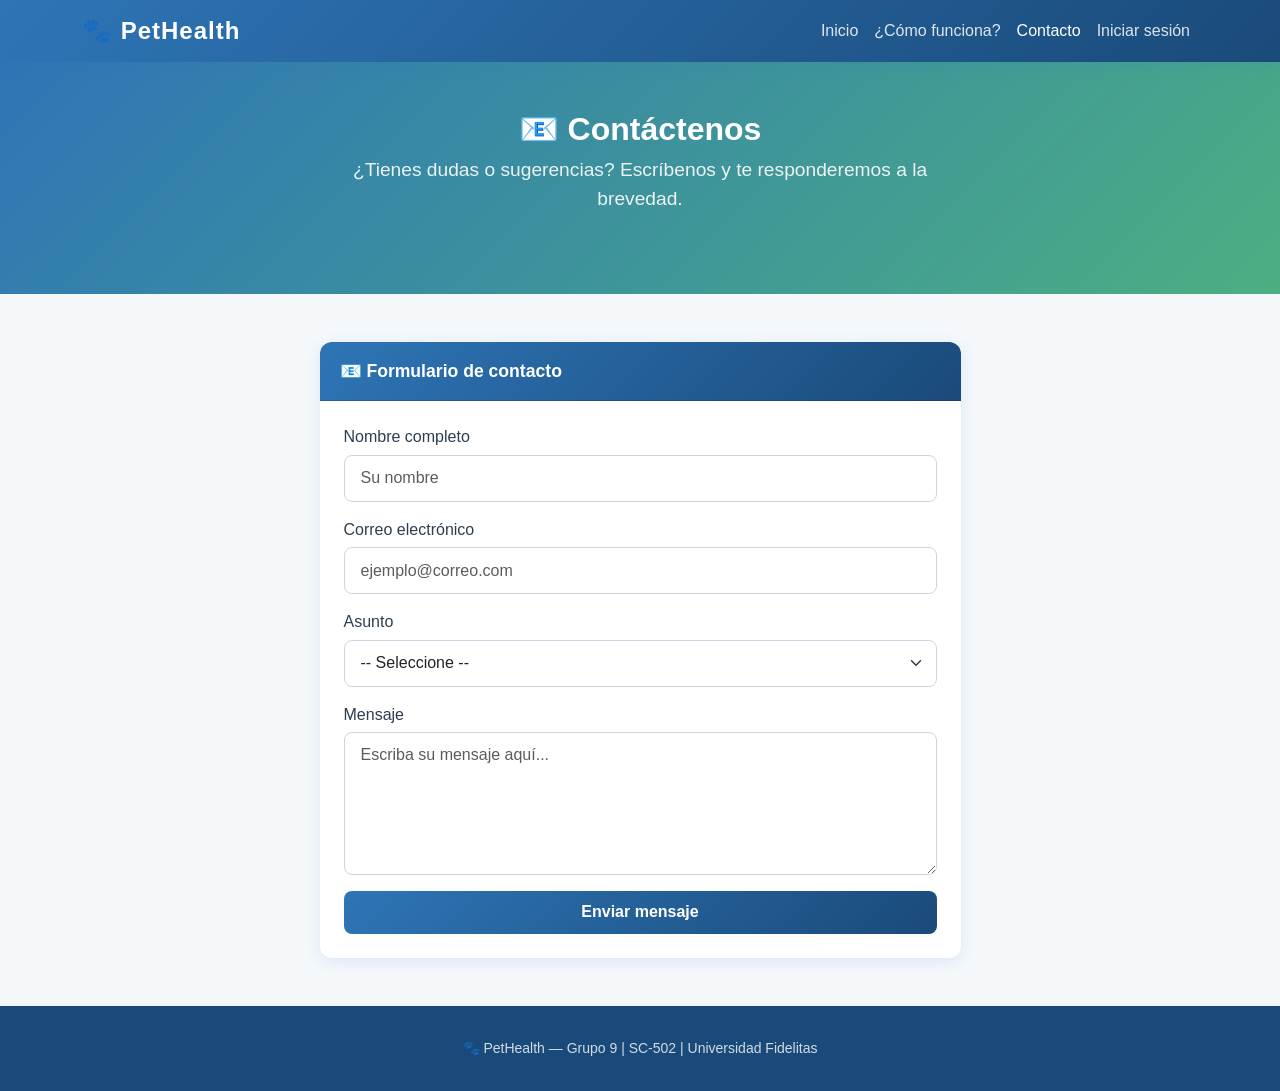
==== Contacto/contacto.html @ 519944ca "Actualizacion Avance 2 Buenas noches profesor, tuvimos que migrar el repositorio a otro nuevo ya que" ====
<!DOCTYPE html>
<html lang="es">
<head>
  <meta charset="UTF-8" />
  <meta name="viewport" content="width=device-width, initial-scale=1.0" />
  <title>PetHealth - Contacto</title>
  <link rel="stylesheet" href="https://cdn.jsdelivr.net/npm/bootstrap@5.3.0/dist/css/bootstrap.min.css" />
  <link rel="stylesheet" href="../CSS/styles.css" />
</head>
<body class="d-flex flex-column min-vh-100">

  <!-- NAVBAR -->
  <nav class="navbar navbar-expand-lg navbar-pethealth">
    <div class="container">
      <a class="navbar-brand" href="../index.html">🐾 PetHealth</a>
      <button class="navbar-toggler border-0" type="button" data-bs-toggle="collapse" data-bs-target="#navMenu">
        <span class="navbar-toggler-icon" style="filter: invert(1);"></span>
      </button>
      <div class="collapse navbar-collapse" id="navMenu">
        <ul class="navbar-nav ms-auto">
          <li class="nav-item"><a class="nav-link" href="../index.html">Inicio</a></li>
          <li class="nav-item"><a class="nav-link" href="../Informacion/informacion.html">¿Cómo funciona?</a></li>
          <li class="nav-item"><a class="nav-link active" href="contacto.html">Contacto</a></li>
          <li class="nav-item"><a class="nav-link" href="../Auth/login.html">Iniciar sesión</a></li>
        </ul>
      </div>
    </div>
  </nav>

  <!-- HERO -->
  <section class="hero-section py-5">
    <div class="container text-center">
      <h2 class="fw-bold">📧 Contáctenos</h2>
      <p>¿Tienes dudas o sugerencias? Escríbenos y te responderemos a la brevedad.</p>
    </div>
  </section>

  <!-- FORMULARIO DE CONTACTO -->
  <main class="flex-grow-1 py-5">
    <div class="container">
      <div class="row justify-content-center">
        <div class="col-md-7">
          <div class="card card-pethealth">
            <div class="card-header">📧 Formulario de contacto</div>
            <div class="card-body p-4">
              <div id="alertaContacto"></div>
              <form id="formContacto" novalidate class="form-pethealth">

                <div class="mb-3">
                  <label for="ctNombre" class="form-label">Nombre completo</label>
                  <input type="text" class="form-control" id="ctNombre" placeholder="Su nombre" />
                  <div class="invalid-feedback">El nombre es obligatorio.</div>
                </div>

                <div class="mb-3">
                  <label for="ctCorreo" class="form-label">Correo electrónico</label>
                  <input type="email" class="form-control" id="ctCorreo" placeholder="ejemplo@correo.com" />
                  <div class="invalid-feedback">Ingrese un correo válido.</div>
                </div>

                <div class="mb-3">
                  <label for="ctAsunto" class="form-label">Asunto</label>
                  <select class="form-select" id="ctAsunto">
                    <option value="">-- Seleccione --</option>
                    <option value="Consulta general">Consulta general</option>
                    <option value="Soporte técnico">Soporte técnico</option>
                    <option value="Sugerencia">Sugerencia</option>
                    <option value="Otro">Otro</option>
                  </select>
                  <div class="invalid-feedback">Seleccione un asunto.</div>
                </div>

                <div class="mb-3">
                  <label for="ctMensaje" class="form-label">Mensaje</label>
                  <textarea class="form-control" id="ctMensaje" rows="5" placeholder="Escriba su mensaje aquí..."></textarea>
                  <div class="invalid-feedback">El mensaje es obligatorio.</div>
                </div>

                <button type="button" class="btn btn-pethealth w-100" onclick="enviarContacto()">
                  Enviar mensaje
                </button>
              </form>
            </div>
          </div>
        </div>
      </div>
    </div>
  </main>

  <!-- FOOTER -->
  <footer>
    <div class="container text-center">
      <p class="small mb-0">🐾 PetHealth — Grupo 9 | SC-502 | Universidad Fidelitas</p>
    </div>
  </footer>

  <script src="https://cdn.jsdelivr.net/npm/bootstrap@5.3.0/dist/js/bootstrap.bundle.min.js"></script>
  <script src="../JS/utils.js"></script>
  <script>
    function enviarContacto() {
      let nombre = document.getElementById("ctNombre").value;
      let correo = document.getElementById("ctCorreo").value;
      let asunto = document.getElementById("ctAsunto").value;
      let mensaje = document.getElementById("ctMensaje").value;
      let valido = true;

      limpiarFormulario("formContacto");

      if (!campoRequerido(nombre)) { mostrarError("ctNombre", "El nombre es obligatorio."); valido = false; }
      else { limpiarError("ctNombre"); }

      if (!validarCorreo(correo)) { mostrarError("ctCorreo", "Ingrese un correo válido."); valido = false; }
      else { limpiarError("ctCorreo"); }

      if (!campoRequerido(asunto)) { mostrarError("ctAsunto", "Seleccione un asunto."); valido = false; }
      else { limpiarError("ctAsunto"); }

      if (!campoRequerido(mensaje)) { mostrarError("ctMensaje", "El mensaje es obligatorio."); valido = false; }
      else { limpiarError("ctMensaje"); }

      if (valido) {
        mostrarAlerta("alertaContacto", "✅ Mensaje enviado correctamente. Gracias por contactarnos.", "success");
        document.getElementById("formContacto").reset();
        limpiarFormulario("formContacto");
      }
    }
  </script>
</body>
</html>
---- CSS/styles.css ----
/* ---------- Variables globales ---------- */
:root {
  --color-primario: #2E75B6;
  --color-secundario: #1A4A7A;
  --color-acento: #4CAF82;
  --color-fondo: #F4F8FB;
  --color-texto: #2C3E50;
  --color-alerta: #E67E22;
  --sombra: 0 4px 16px rgba(46, 117, 182, 0.12);
  --radio: 12px;
  --transicion: 0.3s ease;
}

/* ---------- Reset y base ---------- */
* {
  margin: 0;
  padding: 0;
  box-sizing: border-box;
}

body {
  font-family: 'Segoe UI', Arial, sans-serif;
  background-color: var(--color-fondo);
  color: var(--color-texto);
  min-height: 100vh;
}

/* ---------- Navbar ---------- */
.navbar-pethealth {
  background: linear-gradient(135deg, var(--color-primario), var(--color-secundario));
  box-shadow: var(--sombra);
}

.navbar-pethealth .navbar-brand {
  font-size: 1.5rem;
  font-weight: 700;
  color: white !important;
  letter-spacing: 1px;
}

.navbar-pethealth .nav-link {
  color: rgba(255, 255, 255, 0.85) !important;
  font-weight: 500;
  transition: color var(--transicion);
}

.navbar-pethealth .nav-link:hover,
.navbar-pethealth .nav-link.active {
  color: white !important;
}

/* ---------- Hero / Banner ---------- */
.hero-section {
  background: linear-gradient(135deg, var(--color-primario) 0%, var(--color-acento) 100%);
  color: white;
  padding: 80px 0 60px;
  text-align: center;
}

.hero-section h1 {
  font-size: 2.8rem;
  font-weight: 700;
  margin-bottom: 1rem;
}

.hero-section p {
  font-size: 1.2rem;
  opacity: 0.9;
  max-width: 600px;
  margin: 0 auto 2rem;
}

/* ---------- Cards ---------- */
.card-pethealth {
  border: none;
  border-radius: var(--radio);
  box-shadow: var(--sombra);
  transition: transform var(--transicion), box-shadow var(--transicion);
}

.card-pethealth:hover {
  transform: translateY(-4px);
  box-shadow: 0 8px 24px rgba(46, 117, 182, 0.2);
}

.card-pethealth .card-header {
  background: linear-gradient(135deg, var(--color-primario), var(--color-secundario));
  color: white;
  border-radius: var(--radio) var(--radio) 0 0 !important;
  font-weight: 600;
  font-size: 1.1rem;
  padding: 1rem 1.25rem;
}

.card-icon {
  font-size: 2.5rem;
  margin-bottom: 0.75rem;
  display: block;
}

/* ---------- Botones ---------- */
.btn-pethealth {
  background: linear-gradient(135deg, var(--color-primario), var(--color-secundario));
  color: white;
  border: none;
  border-radius: 8px;
  padding: 0.6rem 1.5rem;
  font-weight: 600;
  transition: opacity var(--transicion), transform var(--transicion);
}

.btn-pethealth:hover {
  opacity: 0.9;
  color: white;
  transform: translateY(-1px);
}

.btn-outline-pethealth {
  border: 2px solid var(--color-primario);
  color: var(--color-primario);
  border-radius: 8px;
  padding: 0.6rem 1.5rem;
  font-weight: 600;
  background: transparent;
  transition: all var(--transicion);
}

.btn-outline-pethealth:hover {
  background: var(--color-primario);
  color: white;
}

/* ---------- Formularios ---------- */
.form-pethealth .form-control,
.form-pethealth .form-select {
  border-radius: 8px;
  border: 1.5px solid #CBD6E2;
  padding: 0.65rem 1rem;
  transition: border-color var(--transicion), box-shadow var(--transicion);
}

.form-pethealth .form-control:focus,
.form-pethealth .form-select:focus {
  border-color: var(--color-primario);
  box-shadow: 0 0 0 3px rgba(46, 117, 182, 0.15);
  outline: none;
}

.form-pethealth label {
  font-weight: 500;
  color: var(--color-texto);
  margin-bottom: 0.35rem;
}

/* ---------- Tabla de eventos ---------- */
.tabla-eventos thead {
  background: linear-gradient(135deg, var(--color-primario), var(--color-secundario));
  color: white;
}

.tabla-eventos tbody tr:hover {
  background-color: rgba(46, 117, 182, 0.06);
}

/* ---------- Badges de estado ---------- */
.badge-ok {
  background-color: #d4edda;
  color: #155724;
  border-radius: 20px;
  padding: 4px 12px;
  font-size: 0.82rem;
  font-weight: 600;
}

.badge-warning {
  background-color: #fff3cd;
  color: #856404;
  border-radius: 20px;
  padding: 4px 12px;
  font-size: 0.82rem;
  font-weight: 600;
}

.badge-danger {
  background-color: #f8d7da;
  color: #721c24;
  border-radius: 20px;
  padding: 4px 12px;
  font-size: 0.82rem;
  font-weight: 600;
}

/* ---------- Panel Admin ---------- */
.sidebar {
  background: linear-gradient(180deg, var(--color-secundario), var(--color-primario));
  min-height: 100vh;
  padding: 2rem 0;
}

.sidebar .nav-link {
  color: rgba(255, 255, 255, 0.8);
  padding: 0.75rem 1.5rem;
  border-radius: 8px;
  margin: 2px 10px;
  font-weight: 500;
  transition: all var(--transicion);
}

.sidebar .nav-link:hover,
.sidebar .nav-link.active {
  background: rgba(255, 255, 255, 0.15);
  color: white;
}

.sidebar .nav-link .icono {
  margin-right: 8px;
  font-size: 1.1rem;
}

/* ---------- Footer ---------- */
footer {
  background: var(--color-secundario);
  color: rgba(255, 255, 255, 0.8);
  padding: 2rem 0;
  margin-top: auto;
}

footer a {
  color: rgba(255, 255, 255, 0.7);
  text-decoration: none;
  transition: color var(--transicion);
}

footer a:hover {
  color: white;
}

/* ---------- Responsive ---------- */
@media (max-width: 768px) {
  .hero-section h1 {
    font-size: 2rem;
  }

  .hero-section p {
    font-size: 1rem;
  }

  .sidebar {
    min-height: auto;
  }
}
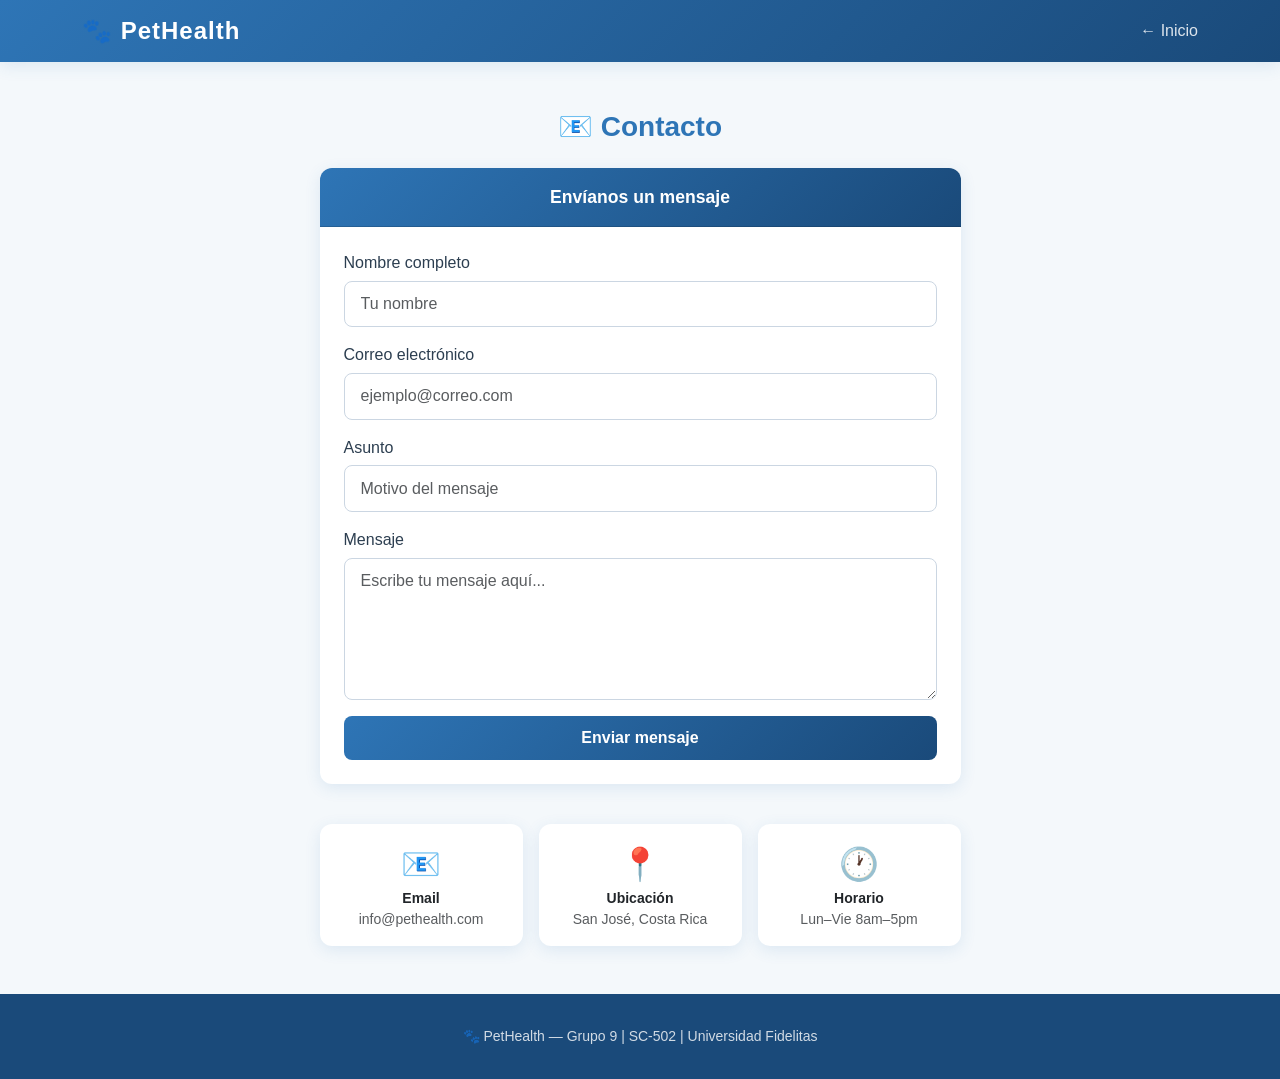
==== commit 02645538: "entrega final avance buenas noches, adjuntamos ya la versión final de nuestro proyecto, con algunas " ====
--- a/Contacto/contacto.html
+++ b/Contacto/contacto.html
@@ -9,70 +9,48 @@
 </head>
 <body class="d-flex flex-column min-vh-100">
 
-  <!-- NAVBAR -->
   <nav class="navbar navbar-expand-lg navbar-pethealth">
     <div class="container">
       <a class="navbar-brand" href="../index.html">🐾 PetHealth</a>
-      <button class="navbar-toggler border-0" type="button" data-bs-toggle="collapse" data-bs-target="#navMenu">
-        <span class="navbar-toggler-icon" style="filter: invert(1);"></span>
-      </button>
-      <div class="collapse navbar-collapse" id="navMenu">
-        <ul class="navbar-nav ms-auto">
-          <li class="nav-item"><a class="nav-link" href="../index.html">Inicio</a></li>
-          <li class="nav-item"><a class="nav-link" href="../Informacion/informacion.html">¿Cómo funciona?</a></li>
-          <li class="nav-item"><a class="nav-link active" href="contacto.html">Contacto</a></li>
-          <li class="nav-item"><a class="nav-link" href="../Auth/login.html">Iniciar sesión</a></li>
-        </ul>
+      <div class="ms-auto">
+        <a class="nav-link text-white d-inline" href="../index.html">← Inicio</a>
       </div>
     </div>
   </nav>
 
-  <!-- HERO -->
-  <section class="hero-section py-5">
-    <div class="container text-center">
-      <h2 class="fw-bold">📧 Contáctenos</h2>
-      <p>¿Tienes dudas o sugerencias? Escríbenos y te responderemos a la brevedad.</p>
-    </div>
-  </section>
-
-  <!-- FORMULARIO DE CONTACTO -->
   <main class="flex-grow-1 py-5">
     <div class="container">
       <div class="row justify-content-center">
         <div class="col-md-7">
+          <h3 class="fw-bold mb-4 text-center" style="color: var(--color-primario);">📧 Contacto</h3>
+
           <div class="card card-pethealth">
-            <div class="card-header">📧 Formulario de contacto</div>
+            <div class="card-header text-center">Envíanos un mensaje</div>
             <div class="card-body p-4">
               <div id="alertaContacto"></div>
               <form id="formContacto" novalidate class="form-pethealth">
 
                 <div class="mb-3">
-                  <label for="ctNombre" class="form-label">Nombre completo</label>
-                  <input type="text" class="form-control" id="ctNombre" placeholder="Su nombre" />
+                  <label for="cNombre" class="form-label">Nombre completo</label>
+                  <input type="text" class="form-control" id="cNombre" placeholder="Tu nombre" />
                   <div class="invalid-feedback">El nombre es obligatorio.</div>
                 </div>
 
                 <div class="mb-3">
-                  <label for="ctCorreo" class="form-label">Correo electrónico</label>
-                  <input type="email" class="form-control" id="ctCorreo" placeholder="ejemplo@correo.com" />
+                  <label for="cCorreo" class="form-label">Correo electrónico</label>
+                  <input type="email" class="form-control" id="cCorreo" placeholder="ejemplo@correo.com" />
                   <div class="invalid-feedback">Ingrese un correo válido.</div>
                 </div>
 
                 <div class="mb-3">
-                  <label for="ctAsunto" class="form-label">Asunto</label>
-                  <select class="form-select" id="ctAsunto">
-                    <option value="">-- Seleccione --</option>
-                    <option value="Consulta general">Consulta general</option>
-                    <option value="Soporte técnico">Soporte técnico</option>
-                    <option value="Sugerencia">Sugerencia</option>
-                    <option value="Otro">Otro</option>
-                  </select>
-                  <div class="invalid-feedback">Seleccione un asunto.</div>
+                  <label for="cAsunto" class="form-label">Asunto</label>
+                  <input type="text" class="form-control" id="cAsunto" placeholder="Motivo del mensaje" />
+                  <div class="invalid-feedback">El asunto es obligatorio.</div>
                 </div>
 
                 <div class="mb-3">
-                  <label for="ctMensaje" class="form-label">Mensaje</label>
-                  <textarea class="form-control" id="ctMensaje" rows="5" placeholder="Escriba su mensaje aquí..."></textarea>
+                  <label for="cMensaje" class="form-label">Mensaje</label>
+                  <textarea class="form-control" id="cMensaje" rows="5" placeholder="Escribe tu mensaje aquí..."></textarea>
                   <div class="invalid-feedback">El mensaje es obligatorio.</div>
                 </div>
 
@@ -82,12 +60,36 @@
               </form>
             </div>
           </div>
+
+          <div class="row mt-4 g-3">
+            <div class="col-md-4 text-center">
+              <div class="card card-pethealth p-3">
+                <span style="font-size:2rem">📧</span>
+                <p class="mb-0 small fw-bold">Email</p>
+                <p class="text-muted small mb-0">info@pethealth.com</p>
+              </div>
+            </div>
+            <div class="col-md-4 text-center">
+              <div class="card card-pethealth p-3">
+                <span style="font-size:2rem">📍</span>
+                <p class="mb-0 small fw-bold">Ubicación</p>
+                <p class="text-muted small mb-0">San José, Costa Rica</p>
+              </div>
+            </div>
+            <div class="col-md-4 text-center">
+              <div class="card card-pethealth p-3">
+                <span style="font-size:2rem">🕐</span>
+                <p class="mb-0 small fw-bold">Horario</p>
+                <p class="text-muted small mb-0">Lun–Vie 8am–5pm</p>
+              </div>
+            </div>
+          </div>
+
         </div>
       </div>
     </div>
   </main>
 
-  <!-- FOOTER -->
   <footer>
     <div class="container text-center">
       <p class="small mb-0">🐾 PetHealth — Grupo 9 | SC-502 | Universidad Fidelitas</p>
@@ -97,31 +99,43 @@
   <script src="https://cdn.jsdelivr.net/npm/bootstrap@5.3.0/dist/js/bootstrap.bundle.min.js"></script>
   <script src="../JS/utils.js"></script>
   <script>
-    function enviarContacto() {
-      let nombre = document.getElementById("ctNombre").value;
-      let correo = document.getElementById("ctCorreo").value;
-      let asunto = document.getElementById("ctAsunto").value;
-      let mensaje = document.getElementById("ctMensaje").value;
-      let valido = true;
+    async function enviarContacto() {
+      let nombre  = document.getElementById('cNombre').value.trim();
+      let correo  = document.getElementById('cCorreo').value.trim();
+      let asunto  = document.getElementById('cAsunto').value.trim();
+      let mensaje = document.getElementById('cMensaje').value.trim();
+      let valido  = true;
 
-      limpiarFormulario("formContacto");
+      limpiarFormulario('formContacto');
 
-      if (!campoRequerido(nombre)) { mostrarError("ctNombre", "El nombre es obligatorio."); valido = false; }
-      else { limpiarError("ctNombre"); }
+      if (!campoRequerido(nombre))  { mostrarError('cNombre',  'El nombre es obligatorio.');   valido = false; }
+      if (!campoRequerido(correo))  { mostrarError('cCorreo',  'El correo es obligatorio.');   valido = false; }
+      else if (!validarCorreo(correo)) { mostrarError('cCorreo', 'Ingrese un correo válido.'); valido = false; }
+      if (!campoRequerido(asunto))  { mostrarError('cAsunto',  'El asunto es obligatorio.');   valido = false; }
+      if (!campoRequerido(mensaje)) { mostrarError('cMensaje', 'El mensaje es obligatorio.');  valido = false; }
+      if (!valido) return;
 
-      if (!validarCorreo(correo)) { mostrarError("ctCorreo", "Ingrese un correo válido."); valido = false; }
-      else { limpiarError("ctCorreo"); }
+      let btn = document.querySelector('#formContacto button');
+      if (btn) { btn.disabled = true; btn.textContent = 'Enviando...'; }
 
-      if (!campoRequerido(asunto)) { mostrarError("ctAsunto", "Seleccione un asunto."); valido = false; }
-      else { limpiarError("ctAsunto"); }
-
-      if (!campoRequerido(mensaje)) { mostrarError("ctMensaje", "El mensaje es obligatorio."); valido = false; }
-      else { limpiarError("ctMensaje"); }
-
-      if (valido) {
-        mostrarAlerta("alertaContacto", "✅ Mensaje enviado correctamente. Gracias por contactarnos.", "success");
-        document.getElementById("formContacto").reset();
-        limpiarFormulario("formContacto");
+      try {
+        const resp = await fetch('../API/contacto.php', {
+          method: 'POST',
+          headers: { 'Content-Type': 'application/json' },
+          body: JSON.stringify({ nombre, correo, asunto, mensaje }),
+          credentials: 'same-origin'
+        });
+        const data = await resp.json();
+        if (data.exito) {
+          mostrarAlerta('alertaContacto', '✅ ' + data.mensaje, 'success');
+          document.getElementById('formContacto').reset();
+        } else {
+          mostrarAlerta('alertaContacto', '❌ ' + data.mensaje, 'danger');
+        }
+      } catch (err) {
+        mostrarAlerta('alertaContacto', '⚠️ Error de conexión con el servidor.', 'warning');
+      } finally {
+        if (btn) { btn.disabled = false; btn.textContent = 'Enviar mensaje'; }
       }
     }
   </script>
